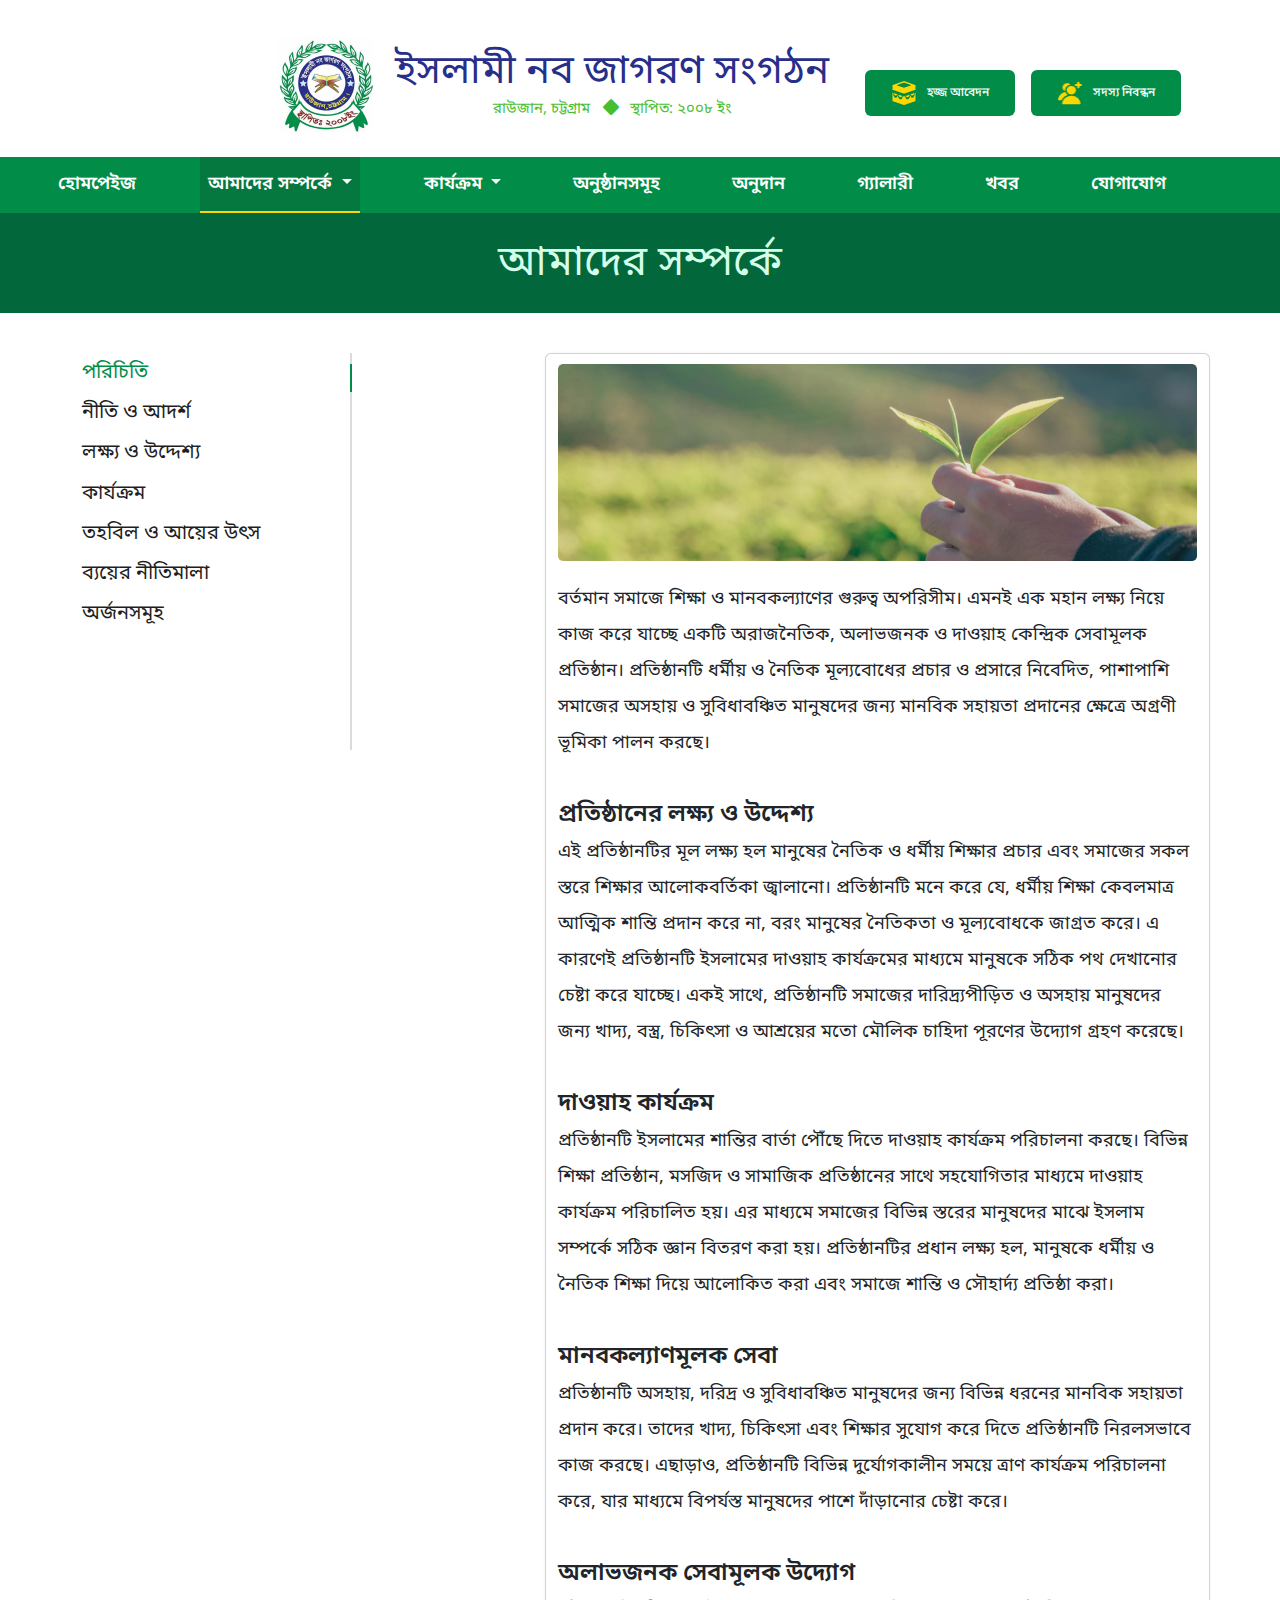
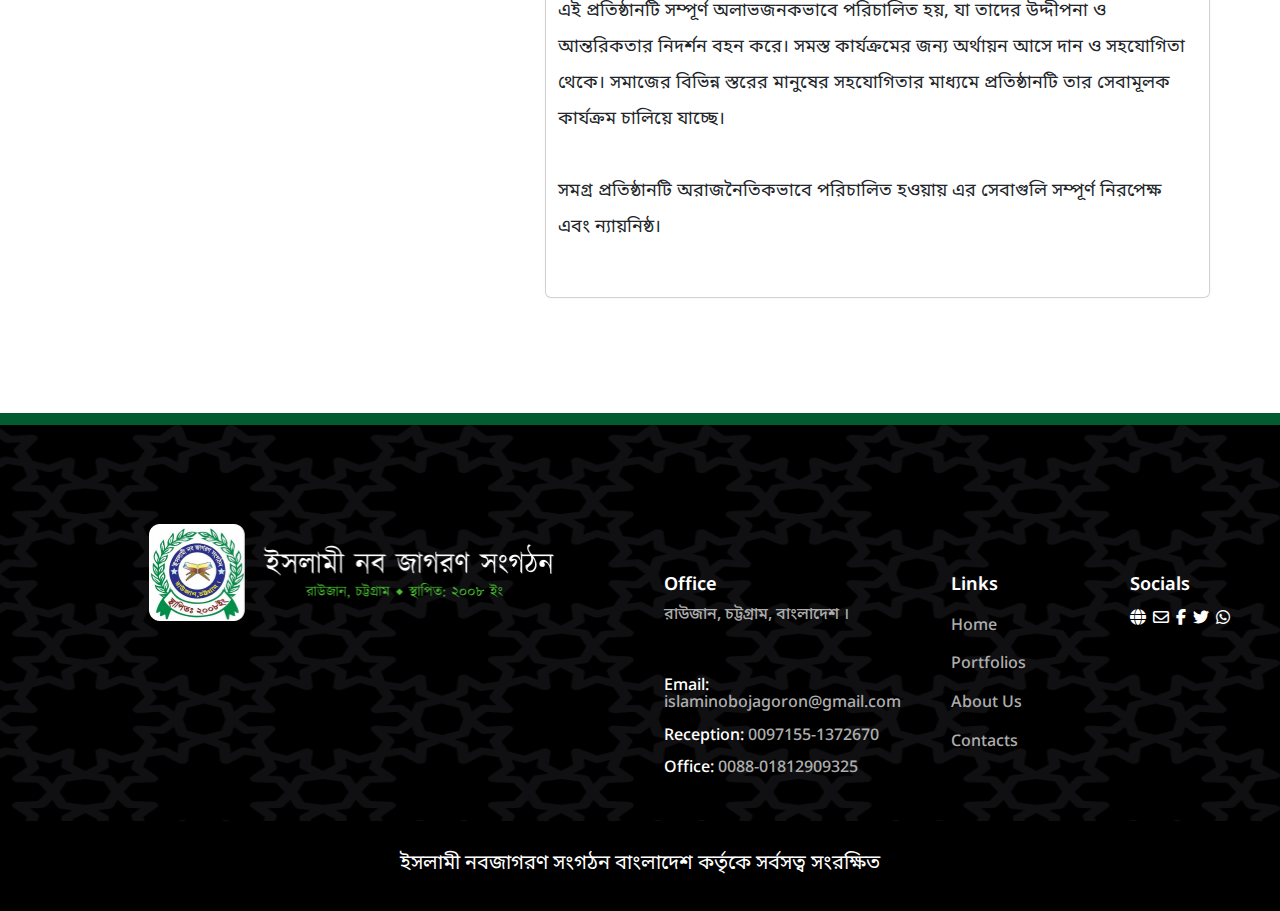
==== about_as.html @ cee105af "Add files via upload" ====
<!DOCTYPE html>
<html lang="en">
  <head>
    <meta charset="utf-8" />
    <meta name="viewport" content="width=device-width, initial-scale=1" />
    <title>Islami Nobojagoron</title>
    <link
      href="https://cdn.jsdelivr.net/npm/bootstrap@5.3.3/dist/css/bootstrap.min.css"
      rel="stylesheet"
      integrity="sha384-QWTKZyjpPEjISv5WaRU9OFeRpok6YctnYmDr5pNlyT2bRjXh0JMhjY6hW+ALEwIH"
      crossorigin="anonymous"
    />
    <link
      rel="stylesheet"
      href="https://cdnjs.cloudflare.com/ajax/libs/font-awesome/6.6.0/css/all.min.css"
    />
    <link rel="stylesheet" href="style.css" />
  </head>
  <body>
    <header>
      <div class="row w-100">
        <div class="col-sm-12 col-md-12 col-lg-8 col-12">
          <div
            class="logo_container d-flex align-items-center justify-content-md-center justify-content-lg-end"
          >
            <img
              class="img-fluid"
              width="96"
              height="97"
              src="imgs/logo.png"
              alt=""
            />
            <div class="org_name text-center">
              <h3 class="fs-1 fs-md-2">ইসলামী নব জাগরণ সংগঠন</h3>
              <span> রাউজান, চট্টগ্রাম</span>
              <i class="fa-solid fa-diamond"></i>
              <span>স্থাপিত: ২০০৮ ইং</span>
            </div>
          </div>
        </div>

        <div class="col-sm-12 col-md-6 col-lg-4 col-12 p-lg-0 m-md-auto">
          <div class="header_bnts mt-3">
            <button class="btn btn-1">
              <img
                class="me-2"
                width="24"
                height="24"
                src="imgs/kaba.png"
                alt=""
              />
              <span>হজ্জ আবেদন</span>
            </button>

            <button class="btn btn-2">
              <img
                class="me-2"
                width="24"
                height="24"
                src="imgs/double_man.png"
                alt=""
              />
              <span>সদস্য নিবন্ধন</span>
            </button>
          </div>
        </div>
      </div>

      <nav id="navbar" class="navbar navbar-expand-lg text-center">
        <div class="container-fluid">
          <button
            class="navbar-toggler"
            type="button"
            data-bs-toggle="collapse"
            data-bs-target="#navbarNav"
            aria-controls="navbarNav"
            aria-expanded="false"
            aria-label="Toggle navigation"
          >
            <span class="navbar-toggler-icon"></span>
          </button>
          <div class="collapse navbar-collapse" id="navbarNav">
            <ul class="navbar-nav m-auto">
              <li class="nav-item pt-2">
                <a class="nav-link" aria-current="page" href="index.html"
                  >হোমপেইজ</a
                >
              </li>

              <li class="nav-item dropdown pt-2 active">
                <a
                  class="nav-link dropdown-toggle"
                  href="#"
                  role="button"
                  data-bs-toggle="dropdown"
                  aria-expanded="false"
                >
                  আমাদের সম্পর্কে
                </a>
                <ul class="dropdown-menu">
                  <li><a class="dropdown-item" href="about_as.html">আমাদের সম্পর্কে-1</a></li>
                  <li><a class="dropdown-item" href="#">আমাদের সম্পর্কে-2</a></li>
                  <li><hr class="dropdown-divider"></li>
                  <li class="dropend">
                    <a
                      style="color: #000;"
                      class="dropdown-item dropdown-toggle"
                      href="#"
                      role="button"
                      data-bs-toggle="dropdown"
                      aria-expanded="false"
                    >
                      আরো জানি
                    </a>
                    <ul class="dropdown-menu">
                      <li><a class="dropdown-item" href="about_as.html">আমাদের সম্পর্কে-3</a></li>
                      <li><a class="dropdown-item" href="#">আমাদের সম্পর্কে-4</a></li>
                    </ul>
                  </li>
                </ul>
              </li>
              
              <li class="nav-item dropdown pt-2">
                <a
                  class="nav-link dropdown-toggle"
                  href="#"
                  role="button"
                  data-bs-toggle="dropdown"
                  aria-expanded="false"
                >
                কার্যক্রম
                </a>
                <ul class="dropdown-menu">
                  <li><a class="dropdown-item" href="activity.html">কার্যক্রম-1</a></li>
                  <li><a class="dropdown-item" href="#">কার্যক্রম-2</a></li>
                  <li><hr class="dropdown-divider"></li>
                  <li class="dropend">
                    <a
                      style="color: #000;"
                      class="dropdown-item dropdown-toggle"
                      href="#"
                      role="button"
                      data-bs-toggle="dropdown"
                      aria-expanded="false"
                    >
                      আরো জানি
                    </a>
                    <ul class="dropdown-menu">
                      <li><a class="dropdown-item" href="about_as.html">কার্যক্রম-3</a></li>
                      <li><a class="dropdown-item" href="#">কার্যক্রম-4</a></li>
                    </ul>
                  </li>
                </ul>
              </li>
          
            
              <li class="nav-item pt-2">
                <a class="nav-link" href="occasion.html">অনুষ্ঠানসমূহ</a>
              </li>
              <li class="nav-item pt-2">
                <a class="nav-link" href="donation.html">অনুদান</a>
              </li>
              <li class="nav-item pt-2">
                <a class="nav-link" href="gallery.html">গ্যালারী</a>
              </li>
              <li class="nav-item pt-2">
                <a class="nav-link" href="news.html">খবর</a>
              </li>
              <li class="nav-item pt-2">
                <a class="nav-link" href="contact.html">যোগাযোগ</a>
              </li>
            </ul>
          </div>
        </div>
      </nav>
    </header>

    <section class="top_header text-center"><p>আমাদের সম্পর্কে</p></section>

    <section class="about_box_section">
      <div class="container">
        <div class="row">
          <div class="col col-sm-12 col-md-12 col-lg-5 col-12 d-flex">
            <div class="links d-flex flex-column">
              <a href="#" class="heder">পরিচিতি</a>
              <a href="#">নীতি ও আদর্শ</a>
              <a href="#">লক্ষ্য ও উদ্দেশ্য</a>
              <a href="#">কার্যক্রম</a>
              <a href="#">তহবিল ও আয়ের উৎস</a>
              <a href="#">ব্যয়ের নীতিমালা</a>
              <a href="#">অর্জনসমূহ</a>
            </div>
            <div class="beforeEffect"></div>
          </div>
          <div class="card col-lg-7 col-md-12 col-sm-12 col-12">
            <img src="imgs/about_box-img.png" alt="" />
            <p>
              বর্তমান সমাজে শিক্ষা ও মানবকল্যাণের গুরুত্ব অপরিসীম। এমনই এক মহান
              লক্ষ্য নিয়ে কাজ করে যাচ্ছে একটি অরাজনৈতিক, অলাভজনক ও দাওয়াহ
              কেন্দ্রিক সেবামূলক প্রতিষ্ঠান। প্রতিষ্ঠানটি ধর্মীয় ও নৈতিক
              মূল্যবোধের প্রচার ও প্রসারে নিবেদিত, পাশাপাশি সমাজের অসহায় ও
              সুবিধাবঞ্চিত মানুষদের জন্য মানবিক সহায়তা প্রদানের ক্ষেত্রে অগ্রণী
              ভূমিকা পালন করছে।<br /><br />
              <span>প্রতিষ্ঠানের লক্ষ্য ও উদ্দেশ্য</span><br />
              এই প্রতিষ্ঠানটির মূল লক্ষ্য হল মানুষের নৈতিক ও ধর্মীয় শিক্ষার
              প্রচার এবং সমাজের সকল স্তরে শিক্ষার আলোকবর্তিকা জ্বালানো।
              প্রতিষ্ঠানটি মনে করে যে, ধর্মীয় শিক্ষা কেবলমাত্র আত্মিক শান্তি
              প্রদান করে না, বরং মানুষের নৈতিকতা ও মূল্যবোধকে জাগ্রত করে। এ
              কারণেই প্রতিষ্ঠানটি ইসলামের দাওয়াহ কার্যক্রমের মাধ্যমে মানুষকে
              সঠিক পথ দেখানোর চেষ্টা করে যাচ্ছে। একই সাথে, প্রতিষ্ঠানটি সমাজের
              দারিদ্র্যপীড়িত ও অসহায় মানুষদের জন্য খাদ্য, বস্ত্র, চিকিৎসা ও
              আশ্রয়ের মতো মৌলিক চাহিদা পূরণের উদ্যোগ গ্রহণ করেছে।<br /><br />
              <span>দাওয়াহ কার্যক্রম</span><br />
              প্রতিষ্ঠানটি ইসলামের শান্তির বার্তা পৌঁছে দিতে দাওয়াহ কার্যক্রম
              পরিচালনা করছে। বিভিন্ন শিক্ষা প্রতিষ্ঠান, মসজিদ ও সামাজিক
              প্রতিষ্ঠানের সাথে সহযোগিতার মাধ্যমে দাওয়াহ কার্যক্রম পরিচালিত
              হয়। এর মাধ্যমে সমাজের বিভিন্ন স্তরের মানুষদের মাঝে ইসলাম সম্পর্কে
              সঠিক জ্ঞান বিতরণ করা হয়। প্রতিষ্ঠানটির প্রধান লক্ষ্য হল, মানুষকে
              ধর্মীয় ও নৈতিক শিক্ষা দিয়ে আলোকিত করা এবং সমাজে শান্তি ও
              সৌহার্দ্য প্রতিষ্ঠা করা।<br /><br />
              <span>মানবকল্যাণমূলক সেবা</span><br />
              প্রতিষ্ঠানটি অসহায়, দরিদ্র ও সুবিধাবঞ্চিত মানুষদের জন্য বিভিন্ন
              ধরনের মানবিক সহায়তা প্রদান করে। তাদের খাদ্য, চিকিৎসা এবং শিক্ষার
              সুযোগ করে দিতে প্রতিষ্ঠানটি নিরলসভাবে কাজ করছে। এছাড়াও,
              প্রতিষ্ঠানটি বিভিন্ন দুর্যোগকালীন সময়ে ত্রাণ কার্যক্রম পরিচালনা
              করে, যার মাধ্যমে বিপর্যস্ত মানুষদের পাশে দাঁড়ানোর চেষ্টা করে।<br /><br />
              <span>অলাভজনক সেবামূলক উদ্যোগ</span><br />
              এই প্রতিষ্ঠানটি সম্পূর্ণ অলাভজনকভাবে পরিচালিত হয়, যা তাদের
              উদ্দীপনা ও আন্তরিকতার নিদর্শন বহন করে। সমস্ত কার্যক্রমের জন্য
              অর্থায়ন আসে দান ও সহযোগিতা থেকে। সমাজের বিভিন্ন স্তরের মানুষের
              সহযোগিতার মাধ্যমে প্রতিষ্ঠানটি তার সেবামূলক কার্যক্রম চালিয়ে
              যাচ্ছে। <br /><br />
              সমগ্র প্রতিষ্ঠানটি অরাজনৈতিকভাবে পরিচালিত হওয়ায় এর সেবাগুলি
              সম্পূর্ণ নিরপেক্ষ এবং ন্যায়নিষ্ঠ।<br /><br />
            </p>
          </div>
        </div>
      </div>
    </section>

    <footer class="position-relative w-lg-100">
      <img
        style="opacity: 0.5"
        width="100%"
        height="100%"
        src="imgs/footer-bg.png"
        alt=""
      />
      <div class="container-box position-absolute">
        <div class="row">
          <div class="col col-lg-6 col-md-12 col-sm-12 col-12 text-md-center">
            <img class="img-fluid" src="imgs/footer-logo.png" alt="" />
          </div>
          <div class="col col-lg-6 col-md-12 col-sm-12 col-12 m-md-auto">
            <div class="footer-boxss d-flex mt-md-5">
              <div>
                <h3>Office</h3>
                <p>রাউজান, চট্টগ্রাম, বাংলাদেশ ।</p>
                <div class="email-box">
                  <p>
                    <span>Email:</span><br />
                    islaminobojagoron@gmail.com
                  </p>
                  <p><span>Reception:</span> 0097155-1372670</p>
                  <p><span>Office:</span> 0088-01812909325</p>
                </div>
              </div>
              <div class="d-flex flex-column link-section w-sm-50">
                <h3>Links</h3>
                <a href="">Home</a>
                <a href="">Portfolios</a>
                <a href="">About Us</a>
                <a href="">Contacts</a>
              </div>

              <div class="social_link w-sm-50">
                <h3>Socials</h3>
                <i class="fa-solid fa-globe"></i>
                <i class="fa-regular fa-envelope"></i>
                <i class="fa-brands fa-facebook-f"></i>
                <i class="fa-brands fa-twitter"></i>
                <i class="fa-brands fa-whatsapp"></i>
              </div>
            </div>
          </div>
        </div>
      </div>
      <div class="copyright text-center">
        <p>ইসলামী নবজাগরণ সংগঠন বাংলাদেশ কর্তৃকে সর্বসত্ব সংরক্ষিত</p>
      </div>
    </footer>

    <script
      src="https://cdn.jsdelivr.net/npm/bootstrap@5.3.3/dist/js/bootstrap.bundle.min.js"
      integrity="sha384-YvpcrYf0tY3lHB60NNkmXc5s9fDVZLESaAA55NDzOxhy9GkcIdslK1eN7N6jIeHz"
      crossorigin="anonymous"
    ></script>
  </body>
</html>
---- style.css ----
@import url("https://fonts.googleapis.com/css2?family=Noto+Sans+Bengali:wght@100..900&display=swap");

* {
  font-family: "Noto Sans Bengali", sans-serif;
}

/* header */
header {
  margin-top: 36px;
}

.logo_container .org_name h3 {
  font-size: 29.67px;
  font-weight: 400;
  color: #272f8a;
  margin: 0;
}

.logo_container .org_name span {
  font-size: 14.84px;
  font-weight: 400;
  color: #47be2f;
}

.logo_container .org_name i {
  width: 4.84px;
  height: 4.84px;
  color: #47be2f;
  margin: 0 9px;
  margin-right: 18px;
}

.logo_container .org_name {
  margin-left: 21px;
}

.header_bnts .btn {
  padding: 10px 16px;
  border-radius: 6px;
  background: #018d48;
  color: white;
  margin-left: 12px;
  font-size: 18px;
  font-weight: 500;
  position: relative;
  overflow: hidden;
  transition: color 0.5s ease;
  z-index: 1;
}

.header_bnts .btn::before {
  content: "";
  position: absolute;
  top: 50%;
  width: 100%;
  height: 100%;
  background: #036433;
  transition: left 1.4s ease, right 1s ease;
  transform: translateY(-50%);
  z-index: -1;
}

.btn-1::before {
  left: -100%;
}

.btn-2::before {
  right: -100%;
}

.btn-1:hover::before {
  left: 100%;
}

 .btn-2:hover::before {
  right: 100%;
}

.header_bnts {
  margin-left: 162px;
}

.navbar {
  width: 100%;
  height: 56px;
  margin-top: 24px;
  background: #018d48;
}

.navbar-nav .nav-item {
  margin-right: 56px;
  height: 56px;
}

.navbar-nav .nav-item .nav-link {
  font-size: 18px;
  font-weight: 600;
  line-height: 23.85px;
  color: #ffffff;
  text-align: center;
  z-index: 0;
}

.navbar-nav .nav-item:hover,
.navbar-nav .active {
  background: #04783e;
  border-bottom: 2px solid #ffd700;
}

.dropdown-menu{
  padding: 20px;
  border: none;
}
.navbar .dropdown{
  transition: all 1s linear;
}
.navbar .dropdown:hover > .dropdown-menu,
.dropend:hover > .dropdown-menu {
  display: block;
  margin-top: 9px;
  border-end-end-radius: 0px;
}
.navbar .dropdown:hover > .dropdown-menu{
  left: 50%;
  transform: translateX(-50%);
}
.dropdown-menu .dropdown-item{
  font-size: 19px;
  font-weight:500;
}

.dropend:hover > .dropdown-menu {
  position: absolute;
  left: 100%;
  top: -20px;
  margin-left: 0px;
  position: absolute;
  border-start-start-radius: 0px;
}

.logo_container img,
.org_name {
  transition: transform 0.3s ease;
}

.logo_container:hover img {
  transform: scale3d(1.1, 1.1, 1.1);
}
.org_name:hover {
  opacity: 70%;
}

/* Hero section */
.hero-box {
  overflow: hidden;
  width: 1366px;
  height: 158px;
  background: #ffffff;
  border-bottom: 4px solid #ffd700;
  box-shadow: 0px 4px 8px 0px #0000000f;
  box-shadow: 0px 0px 4px 0px #0000000a;
  border-radius: 8px;
  bottom: -100px;
  left: 15%;
}

.hero-box .row input,
.hero-box .row select {
  width: 280px;
  height: 44px;
  border: 1px solid #d9d9d9;
  color: #5f5f5f;
}
.hero-box .row input::placeholder,
.hero-box .row select {
  font-size: 20px;
  font-weight: 400;
}
.hero-box .row .btns {
  font-weight: 500;
  font-size: 18px;
  width: 240px;
  background: #018d48;
  color: #fff;
  transition: all 0.5s linear;
  border: 2px solid transparent;
}
.hero-box .row .btns:hover {
  background: transparent;
  border: 2px solid #018d48;
  color: #018d48;
}
/* about */
.about_section {
  margin-top: 199px;
}
.about_section .row img {
  width: 630px;
  height: 296px;
  border-radius: 8px;
}
.about_section .row .deteails h1 {
  font-size: 28px;
  font-weight: 500;
  line-height: 42px;
  text-align: left;
  color: #018d48;
  margin-top: 10px;
}

.about_section .row .deteails p {
  font-size: 18px;
  font-weight: 400;
  line-height: 27px;
  text-align: left;
  margin-bottom: 36px;
  margin-top: 24px;
  width: 567px;
  height: 149px;
}
.btn-3 {
  transition: all 0.5s linear;
}

/* donation-section */
.donation-section {
  background-color: #f5fcf8;
  margin-top: 106px;
  height: 1340px;
}
.custom-header span,
.header h1 {
  font-size: 42px;
  font-weight: 400;
  color: #018d48;
}

.custom-header .see-more a {
  font-size: 20px;
  font-weight: 400;
  line-height: 30px;
  text-align: right;
  color: #737373;
  text-decoration: none;
}

.donation-section .row .card {
  width: 402px;
  height: 514px;
  margin-right: 10px;
  padding-top: 10px;
  border: none;
  position: relative;
  transition: box-shadow 0.3s ease;
}

.donation-section .row .card:hover{
  box-shadow: 0 0 20px rgba(0, 0, 0, 0.3);
}
.donation-section .row-1 {
  margin-bottom: 56px;
}

.donation-section .row .card h3 {
  font-size: 28px;
  font-weight: 500;
  line-height: 42px;
  text-align: center;
  color: #018d48;
  margin-top: 20px;
}
.donation-section .row .card p {
  width: 391px;
  font-size: 18px;
  font-weight: 400;
  line-height: 27px;
  text-align: center;
}

.donation-section .row .card .donate-btn {
  width: 253px;
  height: 44px;
  padding: 10px 16px;
  gap: 10px;
  border-radius: 6px;
  border: none;
  background: #018d48;
  color: #fff;
  font-size: 18px;
  font-weight: 500;
  position: absolute;
  bottom: -20px;
  left: 70px;
  z-index: 1;
}
.contact_btn{
  position: relative;
  z-index: 1;

}

.donate-btn:before ,
.contact_btn::before{
  transition: 0.5s all ease;
  position: absolute;
  top: 0;
  left: 50%;
  right: 50%;
  bottom: 0;
  opacity: 0;
  border-radius: 6px;
  content: "";
  background-color: #015c2e;
  z-index: -1;
}

.donate-btn:hover,
.contact_btn:hover {
  color: white;
}

.donate-btn:hover:before ,
.contact_btn:hover::before{
  transition: 0.5s all ease;
  left: 0;
  right: 0;
  opacity: 1;
}

.donate-btn:active,
.contact_btn:active {
  transform: scale(0.9);
}

.donation-section .row .card span {
  font-size: 32px;
  font-weight: 400;
  line-height: 63px;
  text-align: center;
  color: #fff1a6;
  top: 20%;
  left: 40%;
}

.activity_section {
  background: #fff;
}

/* activity_section */
.activity_section .card {
  width: 402px;
  height: 519px;
  border-radius: 8px;
  border: 1px solid #d8d8d8;
  padding-top: 8px;
  transition: transform 0.3s ease, box-shadow 0.3s ease, filter 0.3s ease;
}

.activity_section .card:hover {
  transform: scale(1.05); 
  box-shadow: 0 12px 24px rgba(0, 0, 0, 0.4); 
  filter: brightness(1.1);
}

.activity_section .row .card h3 {
  font-size: 22px;
  font-weight: 500;
  line-height: 28.6px;
  text-align: left;
  margin-top: 23px;
  color: #131313;
}
.activity_section .row .card p {
  width: 391px;
  font-size: 18px;
  font-weight: 400;
  line-height: 27px;
  text-align: left;
  margin: 14px 0 18px 0;
}


.activity_section .row .card a {
  font-size: 18px;
  font-weight: 500;
  line-height: 27px;
  text-align: left;
  color: #ff9800;
}

.btn-4 {
  transition: all 0.5s ease;
}
.btn-4:hover {
  display: block;
  word-spacing: 5rem;
}

/* Banner section */

.banner {
  margin-bottom: 88px;
}

.banner img {
  width: 1267px;
  height: 316px;
  border-radius: 8px;
  margin-top: 86px;
}

.banner button {
  width: 187px;
  top: 70%;
  left: 43%;
  color: #018d48;
  font-size: 18px;
  font-weight: 500;
  line-height: 23.85px;
  background: #fff;
  padding: 10px 16px;
  border: 1px solid #018d48;
}



/* ocation-section */

.ocation-section {
  background: #f5fcf8;
  padding-bottom: 86px;
}

.ocation-section .card {
  border: none;
  background: transparent;
  transition: all .5s linear;
}
.ocation-section .card:hover{
  transform: scale(1.01); 
}


.ocation-section .card img {
  width: 420px;
  height: 241px;
  border-radius: 8px;
}

.ocation-section .card .card_body {
  width: 397px;
  height: 352px;
  background: #ffffff;
  border-radius: 8px;
  border-bottom: 2px solid #47be2f;
  top: 42%;
  left: 6%;
  padding: 10px;
  padding-top: 60px;
}

.ocation-section .card .date,
.activity-box-sec .card .date {
  background: #47be2f;
  width: 89.77px;
  height: 81px;
  text-align: center;
  top: 38%;
  left: 10%;
}

.activity-box-sec .card .date {
  top: 106px;
  left: 58px;
}
.ocation-section .card .date p,
.activity-box-sec .card .date p {
  border-radius: 5px;
  font-size: 15px;
  font-weight: 500;
  line-height: 15px;
  letter-spacing: 0.75px;
  color: #fff;
  padding-left: 25px;
}
.ocation-section .card span,
.activity-box-sec .card span {
  font-size: 30px;
  font-weight: 600;
  color: #fff;
}

/* Foto Gallary */
.img_gallary .grid-container {
  height: 716px;
  display: grid;
  grid-template-rows: 1fr 2fr;
  gap: 10px;
  transition: all 0.3s ease;
}
.img_gallary .grid-container img {
  width: 419.94px;
}

.img_gallary .grid-container:hover img {
  transform: scale(1.1);
  filter: brightness(1.2) contrast(1.2);
}

.img_gallary .grid-container-all {
  display: grid;
  grid-template-columns: repeat(3, 1fr);
  gap: 20px;
}

.grid-container-2 {
  grid-template-rows: repeat(2, 1fr);
}
.grid-container-3 {
  grid-template-rows: 2fr 1fr;
}

.news_section .row .col .card {
  width: 642.94px;
  height: 283px;
  border-radius: 8px;
  background: #ffffff;
  box-shadow: 2px 0px 4px 0px #00000014;
  box-shadow: 0px 0px 6px 0px #00000005;
  margin-bottom: 115px;
}
.news_section .row .col .card:hover{
  transform: scale(1.01); 
  box-shadow: 0 12px 24px rgba(0, 0, 0, 0.4); 
}
.news_section-2 .row .col .card {
  margin-bottom: 24px;
}
.news_section .row .col .card .card-body {
  padding: 15px;
  margin-left: 39px;
  width: 320px;
}
.news_section .row .col .card img {
  width: 265.32px;
  height: 283px;
  border-radius: 8px 0px 0px 8px;
  object-fit: cover;
}

.news_section .row .col .card .card-body .time-date {
  font-size: 14px;
  font-weight: 600;
  line-height: 19.1px;
  letter-spacing: 0.06em;
  text-align: left;
  color: #018d48;
  margin-bottom: 13px;
}

.news_section .row .col .card .card-body .card-title {
  font-size: 20px;
  font-weight: 500;
  line-height: 28.6px;
  text-align: left;
  color: #131313;
  width: 320px;
  height: 49px;
}
.news_section .row .col .card .card-body .card-text {
  font-size: 17px;
  font-weight: 400;
  line-height: 27px;
  text-align: left;
  color: #606060;
  margin-bottom: 41px;
  margin-top: 16px;
  width: 320px;
  height: 84.14px;
}
.news_section .row .col .card .card-body .read-more {
  font-size: 18px;
  font-weight: 500;
  line-height: 27px;
  text-align: left;
  color: #ff9800;
}

/* contact_section */
.contact_section .row .col img {
  width: 620px;
  height: 558px;
}

.contact_section .row .col h1 {
  font-size: 36px;
  font-weight: 500;
  line-height: 46.8px;
  text-align: left;
  color: #131313;
  width: 461px;
  margin-top: 80px;
  margin-bottom: 12px;
}

.contact_section .row .col p {
  font-size: 18px;
  font-weight: 400;
  line-height: 27px;
  text-align: left;
  color: #606060;
  width: 473px;
  margin-bottom: 18px;
}

.contact_section .row .main-body {
  width: 554px;
  height: 499px;
  margin-left: 100px;
}
.contact_section .row .main-body .row input {
  height: 56px;
  border-radius: 8px;
  padding: 20px;
  border: 1px solid #dfdfdf;
  font-size: 16px;
  font-weight: 600;
  color: #000;
}
.contact_section .row .main-body .row input::placeholder {
  font-size: 15px;
  font-weight: 400;
  line-height: 20.46px;
  text-align: left;
  color: #a9a9a9;
}

.contact_section .row .main-body .cheakBox input {
  width: 16px;
  height: 16px;
  border-radius: 4px;
  border: 1px solid #dfdfdf;
  margin-right: 10px;
}
.contact_section .row .main-body .cheakBox label {
  font-size: 15px;
  font-weight: 400;
  line-height: 28px;
  text-align: left;
  color: #7d7d7d;
}
.contact_section .row .main-body .cheakBox label span {
  color: #272727;
}

.btn-sub{
  background: #018d48;
  color: #fff;
}
.btn-sub:hover{
  border: 1px solid #018d48;
  color: #018d48;
}

/* contact-us */
.contact-us .row .form-label span {
  color: red;
}

.contact-us .row .form-label {
  font-size: 20px;
  font-weight: 400;
  line-height: 30px;
  text-align: left;
  color: #1e1e1e;
}

.contact-us .row input {
  height: 56px;
}
.contact-us .row textarea {
  height: 297px;
}

.contact-us .row button {
  background: #018d48;
  color: #fff;
  height: 56px;
  font-size: 16px;
  font-weight: 600;
  line-height: 21.2px;
}

/* footer */
footer {
  margin-top: 115px;
  background: #000;
  height: 408px;
  border-top: 12px solid #018d48a6;
}
footer .container-box {
  top: 25%;
  left: 20%;
}

footer .container-box h3 {
  font-size: 18px;
  font-weight: 600;
  line-height: 27px;
  text-align: left;
  color: #ffffff;
}

footer .container-box p {
  font-size: 16px;
  font-weight: 500;
  line-height: 16.56px;
  text-align: left;
  color: #adadad;
}

.container-box img {
  width: 406px;
  height: 97px;
  transition: all .4s linear;
}
.container-box img:hover{
  opacity: 40%;
}
.container-box p span {
  color: #ffffff;
}
.container-box .email-box {
  margin-top: 55px;
}
.container-box .link-section {
  margin-left: 50px;
  margin-right: 104px;
}
.container-box .link-section a {
  font-size: 16px;
  font-weight: 500;
  line-height: 38.56px;
  text-align: left;
  color: #adadad;
  text-decoration: none;
}
.container-box .link-section a:hover,
.container-box .social_link i:hover{
  color: #018d48;
  margin-left: 3px;
}
.container-box .social_link {
  width: 280px;
}

.container-box .social_link i {
  margin-right: 3px;
  color: #ffffff;
}

footer .copyright {
  background: #000;
  height: 90px;
}

footer .copyright p {
  font-size: 20px;
  font-weight: 400;
  line-height: 26.5px;
  color: #ffffff;
  padding-top: 30px;
}

/* About section */
.top_header {
  background: #03673c;
  height: 100px;
  margin-bottom: 40px;
}
.top_header p {
  font-size: 42px;
  font-weight: 400;
  line-height: 63px;
  text-align: center;
  color: #d4ffea;
  padding-top: 20px;
  text-decoration: none;
}
.beforeEffect {
  margin-left: 90px;
  height: 397px;
  border: 1px solid #dbdbdb;
  position: relative;
}
.beforeEffect::before {
  content: "";
  position: absolute;
  width: 2px;
  height: 28px;
  background: #018d48;
  top: 10px;
  left: -1px;
}
.about_box_section .links .heder {
  color: #018d48;
}
.about_box_section .links a {
  font-size: 20px;
  font-weight: 400;
  line-height: 40.2px;
  text-align: left;
  color: #1e1e1e;
  text-decoration: none;
}

.about_box_section .card {
  padding-top: 10px;
  background: #ffffff;
  box-shadow: 0px 4px 8px 0px #0000000f;
  box-shadow: 0px 0px 4px 0px #0000000a;
}
.about_box_section .card p {
  font-size: 18px;
  font-weight: 400;
  line-height: 36px;
  text-align: left;
  margin-top: 20px;
}

.about_box_section .card p span {
  font-size: 24px;
  font-weight: 600;
}

.container .heading span {
  font-size: 28px;
  font-weight: 400;
  line-height: 42px;
  text-align: center;
  color: #018d48;
}
.container .heading {
  height: 42px;
  padding: 0px 10px 0px 10px;
  border-radius: 8px;
  background: #018d480f;
  margin-bottom: 34px;
}

.ocation-section-2 {
  height: 160vh;
}

.activity-box-sec {
  margin-top: 10px;
}
.activity-box-sec .card h1,
.card-title {
  font-size: 34px;
  font-weight: 500;
  line-height: 44.2px;
  text-align: left;
  color: #131313;
}

.activity-box-sec .card h5 {
  font-size: 18px;
  font-weight: 400;
  line-height: 27px;
  text-align: left;
  color: #717171;
  margin-bottom: 17px;
}

.activity-box-sec p span {
  font-size: 20px;
  font-weight: 400;
  line-height: 30px;
  text-align: left;
  color: #2b2b2b;
}

.donation-details .card p {
  font-size: 18px;
  font-weight: 400;
  line-height: 27px;
  text-align: left;
}
.donation-details .card p span {
  font-weight: 600;
}

/* .Membership_information_section */
.Member_information_section .box {
  border-radius: 8px;
  border: 1px solid #d8d8d8;
  padding: 23px 38px 50px 58px;
}
.Member_information_section .box-2 {
  padding-left: 32px;
}
.Member_information_section .box h5 {
  font-size: 36px;
  font-weight: 400;
  line-height: 54px;
  text-align: left;
  color: #018d48;
}
.Member_information_section .box p {
  font-size: 20px;
  font-weight: 400;
  line-height: 30px;
  text-align: left;
  color: #2b2b2b;
}
.Member_information_section .box p a {
  color: #ff9800;
  font-weight: 500;
}

.Member_information_section .highlight {
  background: #f2faf0;
  border: 1px solid #47be2f;
  border-radius: 8px;
  padding: 24px;
  margin-bottom: 10px;
  margin-top: 11px;
}
.Member_information_section .highlight .row div {
  font-size: 17px;
  font-weight: 400;
  line-height: 30px;
  text-align: left;
}
.Member_information_section .Do_call {
  height: 63px;
  border-radius: 8px;
  border: 1px solid #ffd700;
  background: #faf9f0;
  padding: 16px 24px;
  font-size: 20px;
  font-weight: 400;
  line-height: 30px;
}

.valuation p {
  font-size: 20px;
  font-weight: 400;
  line-height: 30px;
  text-align: left;
  color: #2b2b2b;
  margin-bottom: 17px;
}
.valuation .money_box {
  display: grid;
  grid-template-columns: repeat(3, 1fr);
}
.valuation .money_box div {
  padding: 18px 28px 17px 32px;
  border-radius: 8px;
  border: 1px solid #d9d9d9;
  font-size: 18px;
  font-weight: 400;
  line-height: 30px;
  text-align: center;
  margin-right: 10px;
  background: #ffffff;
  margin-bottom: 10px;
}

.valuation .money_box div:hover {
  background: #47be2f;
  color: #fff;
}

.form-check .form-check-input:checked {
  background-color: #4caf50;
  border-color: #4caf50;
}
.form-check .form-check-input {
  width: 20px;
  height: 20px;
}

.form-check .form-check-label {
  font-size: 20px;
  font-weight: 400;
  line-height: 30px;
  text-align: left;
  color: #2b2b2b;
  margin-left: 3px;
}
.donate-btnSection input {
  width: 391px;
}
.donate-btnSection label {
  font-size: 20px;
  font-weight: 400;
  line-height: 30px;
  text-align: left;
}
.donate-btnSection button {
  background: #018d48;
  padding: 10px 16px;
  color: #fff;
  margin-top: 23px;
  margin-left: 440px;
}

/* img_gallary-section */

.img_gallary-section .container p {
  font-size: 28px;
  font-weight: 400;
  line-height: 42px;
  text-align: left;
  color: #1e1e1e;
}
.grid-container-all .grid-containers img {
  width: 441.94px;
  height: 348px;
  margin-bottom: 20px;
  margin-right: 20px;
}
.grid-container-all .grid-containers {
  display: grid;
  grid-template-columns: repeat(3, 1fr);
}

.bg-color {
  background: #f5fcf8;
}

@media (max-width: 1300px) {
  .navbar {
    height: 56px;
  }
  .header_bnts {
    margin-left: 12px;
  }
  .header_bnts .btn {
    font-size: 12px;
    width: 150px;
  }
  .hero-box {
    bottom: 90px;
    left: 5%;
  }
  .hero-box .row .btns {
    width: 200px;
  }

  .donation-section .row {
    margin-left: 10px;
  }
  .donation-section .row .card {
    width: 362px;
    height: 514px;
  }

  .donation-section .row .card p {
    width: 331px;
    font-size: 17px;
  }
  .donation-section .row .card .donate-btn {
    left: 50px;
  }
  .img_gallary .grid-container img {
    width: 359.94px;
  }
  .img_gallary .grid-container {
    height: 606px;
  }
  .news_section .row .col .card {
    width: 542.94px;
  }
  .news_section .row .col .card .card-body {
    margin-left: 0;
  }
  .news_section .row .col .card img {
    width: 205.32px;
  }

  .contact_section .row .main-body {
    margin-left: 0px;
    width: 50%;
  }
  footer .container-box {
    left: 5%;
  }

  .ocation-section-2 {
    height: 2350px;
  }
  .donate-btnSection button {
    margin-left: 350px;
  }
}

@media (max-width: 1024px) {
  .header_bnts .btn {
    font-size: 12px;
    width: 150px;
  }
  .navbar-nav .nav-item .nav-link {
    font-size: 15px;
  }
  .navbar {
    height: auto;
  }
  .navbar-nav .nav-item {
    width: 100%;
    height: auto;
    margin-top: 20px;
  }
  .hero-box {
    bottom: -100px;
    left: 5%;
  }
  .hero-box .row .btns {
    width: 160px;
  }
  .hero-box .row .btns {
    width: 160px;
  }
  .hero-box .row select,
  .hero-box .row input {
    width: 200px;
  }

  .about_section .row .deteails p {
    width: 467px;
    font-size: 14px;
    margin-bottom: 12px;
    margin-top: 12px;
  }

  .donation-section {
    height: 1740px;
  }
  .img_gallary .grid-container img {
    width: 299.94px;
  }
  .img_gallary .grid-container {
    height: 606px;
  }
  .img_gallary .grid-container {
    height: 506px;
  }
  .news_section .row .col .card {
    width: 472.94px;
  }

  .news_section .row .col .card img {
    width: 150.32px;
  }
  footer .container-box {
    left: 1%;
  }
  .container-box .link-section {
    margin-left: 10px;
    margin-right: 44px;
  }
  .container-box .social_link {
    width: 200px;
  }
}

@media (max-width: 768px) {
  .dropdown-menu {
    position: static;
  }
  .dropend:hover > .dropdown-menu {
    position: static;
  }
  .hero-box {
    z-index: 10;
    top: 73%;
    left: 3%;
  }

  .hero img {
    height: 50vh;
  }
  .hero-box .row .btns {
    width: 110px;
  }

  .hero-box .row select,
  .hero-box .row input {
    width: 150px;
  }

  .about_section .row .deteails p {
    width: 367px;
    margin-bottom: 20px;
  }
  .donation-section {
    height: 100%;
  }

  .custom-header span {
    text-align: left;
  }

  .img_gallary .grid-container-all {
    grid-template-columns: repeat(2, 1fr);
  }
  .news_section .row .col .card {
    width: 100%;
  }
  .news_section .row .col .card img {
    width: 50%;
  }
  .contact_section .row .main-body,
  .contact_section .row .col img {
    width: 100%;
  }
  footer {
    height: 708px;
  }
  footer .footer-boxss {
    margin-left: 150px;
  }
  footer .container-box .col {
    padding: 0;
    margin: 0;
  }
  .ocation-section-2 {
    height: 360vh;
  }
  .beforeEffect {
    display: none;
  }

  footer .container-box .row {
    width: 100%;
  }

  .activity-box-sec .card .date {
    top: 150px;
  }

  .donate-btnSection button {
    margin-left: 495px;
  }
}

@media (max-width: 480px) {
  .header_bnts {
    margin-left: 0px;
  }

  .hero-section {
    background: #000;
    width: 100%;
  }

  .hero-box {
    top: 115%;
    left: 10px;
    width: 95%;
    height: 40vh;
  }
  .hero-box .row {
    width: 100%;
  }

  .logo_container .org_name span {
    font-size: 12.84px;
  }
  .about_section {
    margin-top: 460px;
  }

  .hero-box .row select,
  .hero-box .row input,
  .hero-box .row .btns {
    width: 100%;
  }

  .donation-section .row .card {
    margin-bottom: 70px;
  }
  body .flower {
    display: none;
  }
  .custom-header span {
    font-size: 30px;
  }
  .custom-header .see-more a {
    font-size: 15px;
  }
 
  .banner button {
    width: 120px;
    left: 33%;
  }

  .img_gallary .grid-container-all {
    grid-template-columns: 1fr;
    height: 2100px;
  }
  .img_gallary .grid-container img {
    width: 100%;
    margin-top: 20px;
    margin-bottom: 20px;
  }
  .ocation-section .card {
    margin-bottom: 100px;
  }
  .ocation-section .card .card_body {
    width: 297px;
    height: 430px;
  }
  .ocation-section .card img {
    width: 320px;
  }
  .activity_section .row .card p {
    width: 291px;
    font-size: 15px;
  }
  .news_section .row .col .card {
    height: 566px;
  }
  .news_section .row .col .card img {
    width: 100%;
  }

  .contact_section .row .col p {
    width: 353px;
  }

  .contact_section .row .col h1 {
    width: 350px;
  }
  footer .footer-boxss {
    flex-direction: column;
  }
  .container-box img {
    width: 350px;
    height: 97px;
  }
  footer .container-box .col {
    padding: 0;
    margin: 0;
  }
  footer .container-box {
    top: 25%;
    left: 10%;
  }
  .container-box .link-section {
    margin-left: 0px;
    margin-right: 0px;
  }
  footer {
    height: 908px;
  }
  footer .footer-boxss {
    margin-left: 10px;
    margin-top: 50px;
  }

  .beforeEffect {
    display: none;
  }
  .ocation-section-2 {
    height: 4000px;
  }

  footer .container-box .col {
    width: 250px;
  }

  .activity-box-sec .card .date {
    width: 60px;
    height: 60px;
    top: 265px;
  }
  .activity-box-sec .card .date p {
    font-size: 12px;
    margin: 0;
    padding-left: 20px;
  }
  .about_box_section .card p span {
    font-size: 20px;
    font-weight: 600;
  }

  .donate-btnSection button {
    margin-left: 90px;
  }
  .valuation .money_box {
    display: grid;
    grid-template-columns: repeat(2, 1fr);
  }
  .Member_information_section .box p {
    font-size: 15px;
  }
  .donate-btnSection label {
    font-size: 12px;
  }
  .donate-btnSection input {
    width: 150px;
  }
  .contact-us .contact-map {
    margin-top: 100px;
  }
  .activity_section .card {
    height: 550px;
    margin-bottom: 30px;
  }
  .contact_section .row .col img {
    height: 300px;
  }
  .contact_section .row .main-body .row input {
    margin-bottom: 10px;
  }
  .contact_section {
    height: 1000px;
  }
  .grid-container-all .grid-containers img {
    width: 350.94px;
    height: 248px;
  }
  .grid-container-all .grid-containers {
    grid-template-columns: 1fr;
  }
}
@media (max-width: 375px) {
  .navbar-nav .nav-item {
    width: 100%;
    height: auto;
    margin-top: 20px;
  }

  .logo_container .img-fluid {
    width: 80px;
    height: 80px;
    margin-left: 20px;
  }
}
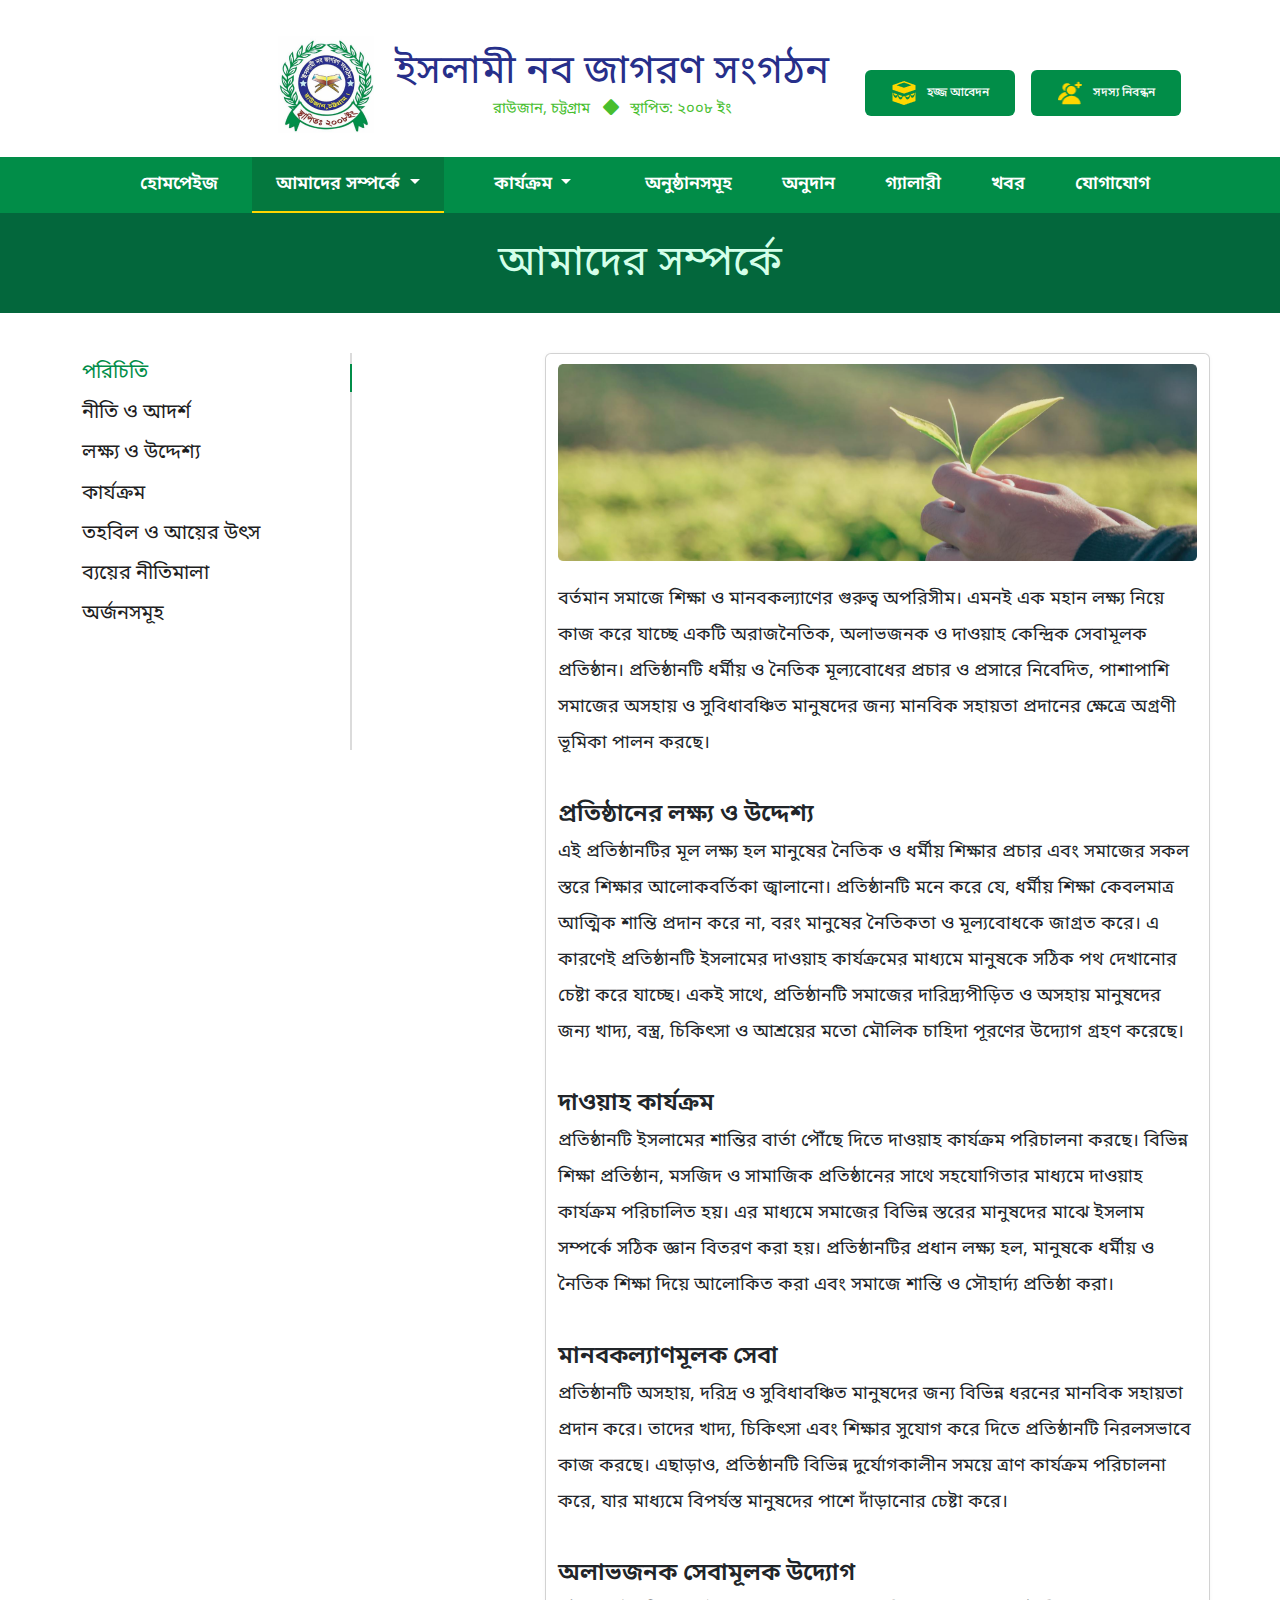
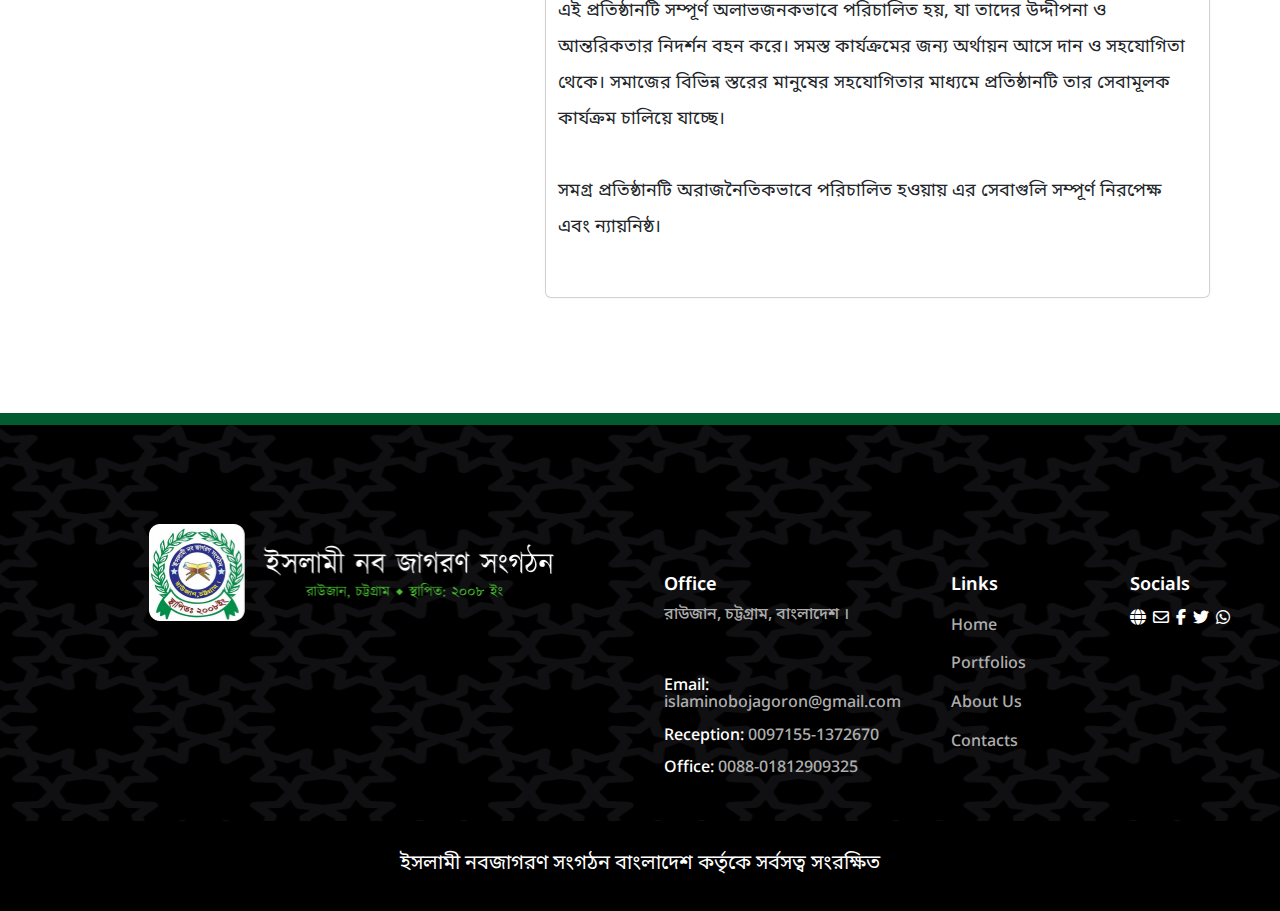
==== commit 758aa16e: "Add files via upload" ====
--- a/about_as.html
+++ b/about_as.html
@@ -81,15 +81,16 @@
           </button>
           <div class="collapse navbar-collapse" id="navbarNav">
             <ul class="navbar-nav m-auto">
-              <li class="nav-item pt-2">
+              <li class="nav-item pt-2 px-lg-4">
                 <a class="nav-link" aria-current="page" href="index.html"
                   >হোমপেইজ</a
                 >
               </li>
 
+
               <li class="nav-item dropdown pt-2 active">
                 <a
-                  class="nav-link dropdown-toggle"
+                  class="nav-link dropdown-toggle px-lg-4"
                   href="#"
                   role="button"
                   data-bs-toggle="dropdown"
@@ -97,13 +98,19 @@
                 >
                   আমাদের সম্পর্কে
                 </a>
-                <ul class="dropdown-menu">
-                  <li><a class="dropdown-item" href="about_as.html">আমাদের সম্পর্কে-1</a></li>
-                  <li><a class="dropdown-item" href="#">আমাদের সম্পর্কে-2</a></li>
-                  <li><hr class="dropdown-divider"></li>
+                <ul class="dropdown-menu px-2">
+                  <li>
+                    <a class="dropdown-item" href="about_as.html"
+                      >আমাদের সম্পর্কে-1</a
+                    >
+                  </li>
+                  <li>
+                    <a class="dropdown-item" href="">আমাদের সম্পর্কে-2</a>
+                  </li>
+                  <li><hr class="dropdown-divider" /></li>
                   <li class="dropend">
                     <a
-                      style="color: #000;"
+                      style="color: #000"
                       class="dropdown-item dropdown-toggle"
                       href="#"
                       role="button"
@@ -112,31 +119,41 @@
                     >
                       আরো জানি
                     </a>
-                    <ul class="dropdown-menu">
-                      <li><a class="dropdown-item" href="about_as.html">আমাদের সম্পর্কে-3</a></li>
-                      <li><a class="dropdown-item" href="#">আমাদের সম্পর্কে-4</a></li>
+                    <ul class="dropdown-menu px-2 ms-1">
+                      <li>
+                        <a class="dropdown-item" href="about_as.html"
+                          >আমাদের সম্পর্কে-3</a
+                        >
+                      </li>
+                      <li>
+                        <a class="dropdown-item" href="#">আমাদের সম্পর্কে-4</a>
+                      </li>
                     </ul>
                   </li>
                 </ul>
               </li>
-              
+
               <li class="nav-item dropdown pt-2">
                 <a
-                  class="nav-link dropdown-toggle"
+                  class="nav-link dropdown-toggle px-5"
                   href="#"
                   role="button"
                   data-bs-toggle="dropdown"
                   aria-expanded="false"
                 >
-                কার্যক্রম
+                  কার্যক্রম
                 </a>
-                <ul class="dropdown-menu">
-                  <li><a class="dropdown-item" href="activity.html">কার্যক্রম-1</a></li>
+                <ul class="dropdown-menu px-lg-3">
+                  <li>
+                    <a class="dropdown-item" href="activity.html"
+                      >কার্যক্রম-1</a
+                    >
+                  </li>
                   <li><a class="dropdown-item" href="#">কার্যক্রম-2</a></li>
-                  <li><hr class="dropdown-divider"></li>
+                  <li><hr class="dropdown-divider" /></li>
                   <li class="dropend">
                     <a
-                      style="color: #000;"
+                      style="color: #000"
                       class="dropdown-item dropdown-toggle"
                       href="#"
                       role="button"
@@ -145,29 +162,36 @@
                     >
                       আরো জানি
                     </a>
-                    <ul class="dropdown-menu">
-                      <li><a class="dropdown-item" href="about_as.html">কার্যক্রম-3</a></li>
-                      <li><a class="dropdown-item" href="#">কার্যক্রম-4</a></li>
+                    <ul class="dropdown-menu px-lg-3 ms-lg-2">
+                      <li>
+                        <a class="dropdown-item" href="about_as.html"
+                          >কার্যক্রম - 3</a
+                        >
+                      </li>
+                      <li>
+                        <a class="dropdown-item" href="#">কার্যক্রম - 4</a>
+                      </li>
                     </ul>
                   </li>
                 </ul>
               </li>
-          
-            
-              <li class="nav-item pt-2">
-                <a class="nav-link" href="occasion.html">অনুষ্ঠানসমূহ</a>
-              </li>
-              <li class="nav-item pt-2">
-                <a class="nav-link" href="donation.html">অনুদান</a>
-              </li>
-              <li class="nav-item pt-2">
-                <a class="nav-link" href="gallery.html">গ্যালারী</a>
-              </li>
-              <li class="nav-item pt-2">
-                <a class="nav-link" href="news.html">খবর</a>
-              </li>
-              <li class="nav-item pt-2">
-                <a class="nav-link" href="contact.html">যোগাযোগ</a>
+
+              <li class="nav-item pt-2">
+                <a class="nav-link px-lg-4" href="occasion.html"
+                  >অনুষ্ঠানসমূহ</a
+                >
+              </li>
+              <li class="nav-item pt-2">
+                <a class="nav-link px-lg-4" href="donation.html">অনুদান</a>
+              </li>
+              <li class="nav-item pt-2">
+                <a class="nav-link px-lg-4" href="gallery.html">গ্যালারী</a>
+              </li>
+              <li class="nav-item pt-2">
+                <a class="nav-link px-lg-4" href="news.html">খবর</a>
+              </li>
+              <li class="nav-item pt-2">
+                <a class="nav-link px-lg-4" href="contact.html">যোগাযোগ</a>
               </li>
             </ul>
           </div>
--- a/style.css
+++ b/style.css
@@ -34,7 +34,8 @@
   margin-left: 21px;
 }
 
-.header_bnts .btn {
+.header_bnts .btn,
+.hero-box .row .btns {
   padding: 10px 16px;
   border-radius: 6px;
   background: #018d48;
@@ -47,7 +48,21 @@
   transition: color 0.5s ease;
   z-index: 1;
 }
-
+.hero-box .row .btns {
+  margin-left: 0;
+  padding: 10px 75px;
+}
+.btn-sub {
+  padding: 15px 16px;
+  background: #018d48;
+  color: #fff;
+  position: relative;
+  overflow: hidden;
+  transition: color 0.5s ease;
+  z-index: 1;
+}
+.btn-sub::before,
+.hero-box .row .btns::before,
 .header_bnts .btn::before {
   content: "";
   position: absolute;
@@ -59,7 +74,8 @@
   transform: translateY(-50%);
   z-index: -1;
 }
-
+.btn-sub::before,
+.hero-box .row .btns::before,
 .btn-1::before {
   left: -100%;
 }
@@ -67,12 +83,13 @@
 .btn-2::before {
   right: -100%;
 }
-
+.btn-sub.btns:hover::before,
+.hero-box .row .btns:hover::before,
 .btn-1:hover::before {
   left: 100%;
 }
 
- .btn-2:hover::before {
+.btn-2:hover::before {
   right: 100%;
 }
 
@@ -88,7 +105,7 @@
 }
 
 .navbar-nav .nav-item {
-  margin-right: 56px;
+  margin-left: 2px;
   height: 56px;
 }
 
@@ -107,35 +124,14 @@
   border-bottom: 2px solid #ffd700;
 }
 
-.dropdown-menu{
-  padding: 20px;
+.dropdown-menu {
+  border-radius: 0px;
   border: none;
-}
-.navbar .dropdown{
-  transition: all 1s linear;
-}
-.navbar .dropdown:hover > .dropdown-menu,
-.dropend:hover > .dropdown-menu {
-  display: block;
-  margin-top: 9px;
-  border-end-end-radius: 0px;
-}
-.navbar .dropdown:hover > .dropdown-menu{
-  left: 50%;
-  transform: translateX(-50%);
-}
-.dropdown-menu .dropdown-item{
-  font-size: 19px;
-  font-weight:500;
-}
-
-.dropend:hover > .dropdown-menu {
-  position: absolute;
-  left: 100%;
-  top: -20px;
-  margin-left: 0px;
-  position: absolute;
-  border-start-start-radius: 0px;
+  border-end-start-radius: 4px;
+}
+
+.navbar .dropdown {
+  transition: all 0.3s ease-in-out;
 }
 
 .logo_container img,
@@ -176,20 +172,7 @@
   font-size: 20px;
   font-weight: 400;
 }
-.hero-box .row .btns {
-  font-weight: 500;
-  font-size: 18px;
-  width: 240px;
-  background: #018d48;
-  color: #fff;
-  transition: all 0.5s linear;
-  border: 2px solid transparent;
-}
-.hero-box .row .btns:hover {
-  background: transparent;
-  border: 2px solid #018d48;
-  color: #018d48;
-}
+
 /* about */
 .about_section {
   margin-top: 199px;
@@ -254,7 +237,7 @@
   transition: box-shadow 0.3s ease;
 }
 
-.donation-section .row .card:hover{
+.donation-section .row .card:hover {
   box-shadow: 0 0 20px rgba(0, 0, 0, 0.3);
 }
 .donation-section .row-1 {
@@ -293,14 +276,13 @@
   left: 70px;
   z-index: 1;
 }
-.contact_btn{
+.contact_btn {
   position: relative;
   z-index: 1;
-
-}
-
-.donate-btn:before ,
-.contact_btn::before{
+}
+
+.donate-btn:before,
+.contact_btn::before {
   transition: 0.5s all ease;
   position: absolute;
   top: 0;
@@ -319,8 +301,8 @@
   color: white;
 }
 
-.donate-btn:hover:before ,
-.contact_btn:hover::before{
+.donate-btn:hover:before,
+.contact_btn:hover::before {
   transition: 0.5s all ease;
   left: 0;
   right: 0;
@@ -349,16 +331,15 @@
 /* activity_section */
 .activity_section .card {
   width: 402px;
-  height: 519px;
   border-radius: 8px;
   border: 1px solid #d8d8d8;
   padding-top: 8px;
+  padding-bottom: 8px;
   transition: transform 0.3s ease, box-shadow 0.3s ease, filter 0.3s ease;
 }
 
 .activity_section .card:hover {
-  transform: scale(1.05); 
-  box-shadow: 0 12px 24px rgba(0, 0, 0, 0.4); 
+  transform: scale(1.05);
   filter: brightness(1.1);
 }
 
@@ -376,9 +357,8 @@
   font-weight: 400;
   line-height: 27px;
   text-align: left;
-  margin: 14px 0 18px 0;
-}
-
+  margin: 14px 0 10px 0;
+}
 
 .activity_section .row .card a {
   font-size: 18px;
@@ -394,6 +374,7 @@
 .btn-4:hover {
   display: block;
   word-spacing: 5rem;
+  text-decoration: none;
 }
 
 /* Banner section */
@@ -422,24 +403,22 @@
   border: 1px solid #018d48;
 }
 
-
-
 /* ocation-section */
 
 .ocation-section {
   background: #f5fcf8;
   padding-bottom: 86px;
+  height: 650px;
 }
 
 .ocation-section .card {
   border: none;
   background: transparent;
-  transition: all .5s linear;
-}
-.ocation-section .card:hover{
-  transform: scale(1.01); 
-}
-
+  transition: all 0.5s linear;
+}
+.ocation-section .card:hover {
+  transform: scale(1.01);
+}
 
 .ocation-section .card img {
   width: 420px;
@@ -503,7 +482,6 @@
 }
 
 .img_gallary .grid-container:hover img {
-  transform: scale(1.1);
   filter: brightness(1.2) contrast(1.2);
 }
 
@@ -529,9 +507,8 @@
   box-shadow: 0px 0px 6px 0px #00000005;
   margin-bottom: 115px;
 }
-.news_section .row .col .card:hover{
-  transform: scale(1.01); 
-  box-shadow: 0 12px 24px rgba(0, 0, 0, 0.4); 
+.news_section .row .col .card:hover {
+  transform: scale(1.01);
 }
 .news_section-2 .row .col .card {
   margin-bottom: 24px;
@@ -653,15 +630,6 @@
   color: #272727;
 }
 
-.btn-sub{
-  background: #018d48;
-  color: #fff;
-}
-.btn-sub:hover{
-  border: 1px solid #018d48;
-  color: #018d48;
-}
-
 /* contact-us */
 .contact-us .row .form-label span {
   color: red;
@@ -722,9 +690,9 @@
 .container-box img {
   width: 406px;
   height: 97px;
-  transition: all .4s linear;
-}
-.container-box img:hover{
+  transition: all 0.4s linear;
+}
+.container-box img:hover {
   opacity: 40%;
 }
 .container-box p span {
@@ -746,7 +714,7 @@
   text-decoration: none;
 }
 .container-box .link-section a:hover,
-.container-box .social_link i:hover{
+.container-box .social_link i:hover {
   color: #018d48;
   margin-left: 3px;
 }
@@ -1167,13 +1135,47 @@
   }
 }
 
+@media (min-width: 1024px) {
+  .dropdown-menu .dropdown-item {
+    font-size: 19px;
+    font-weight: 500;
+  }
+  .navbar .dropdown:hover > .dropdown-menu,
+  .dropend:hover > .dropdown-menu {
+    display: block;
+    margin-top: 9px;
+  }
+  .navbar .dropdown:hover > .dropdown-menu {
+    left: 50%;
+    transform: translateX(-50%);
+  }
+
+  .dropend:hover > .dropdown-menu {
+    position: absolute;
+    left: 100%;
+    top: -20px;
+    margin-left: 5px;
+    position: absolute;
+    border-radius: 4px;
+    border-start-start-radius: 0px;
+  }
+}
+
 @media (max-width: 768px) {
   .dropdown-menu {
     position: static;
-  }
-  .dropend:hover > .dropdown-menu {
+    margin: 20px;
+  }
+
+  .dropdown.show > .dropdown-menu {
+    display: block;
+  }
+
+  .dropdown-item.show > .dropdown-menu {
+    display: block;
     position: static;
   }
+
   .hero-box {
     z-index: 10;
     top: 73%;
@@ -1202,6 +1204,9 @@
 
   .custom-header span {
     text-align: left;
+  }
+  .ocation-section {
+    height: auto;
   }
 
   .img_gallary .grid-container-all {
@@ -1292,7 +1297,7 @@
   .custom-header .see-more a {
     font-size: 15px;
   }
- 
+
   .banner button {
     width: 120px;
     left: 33%;
